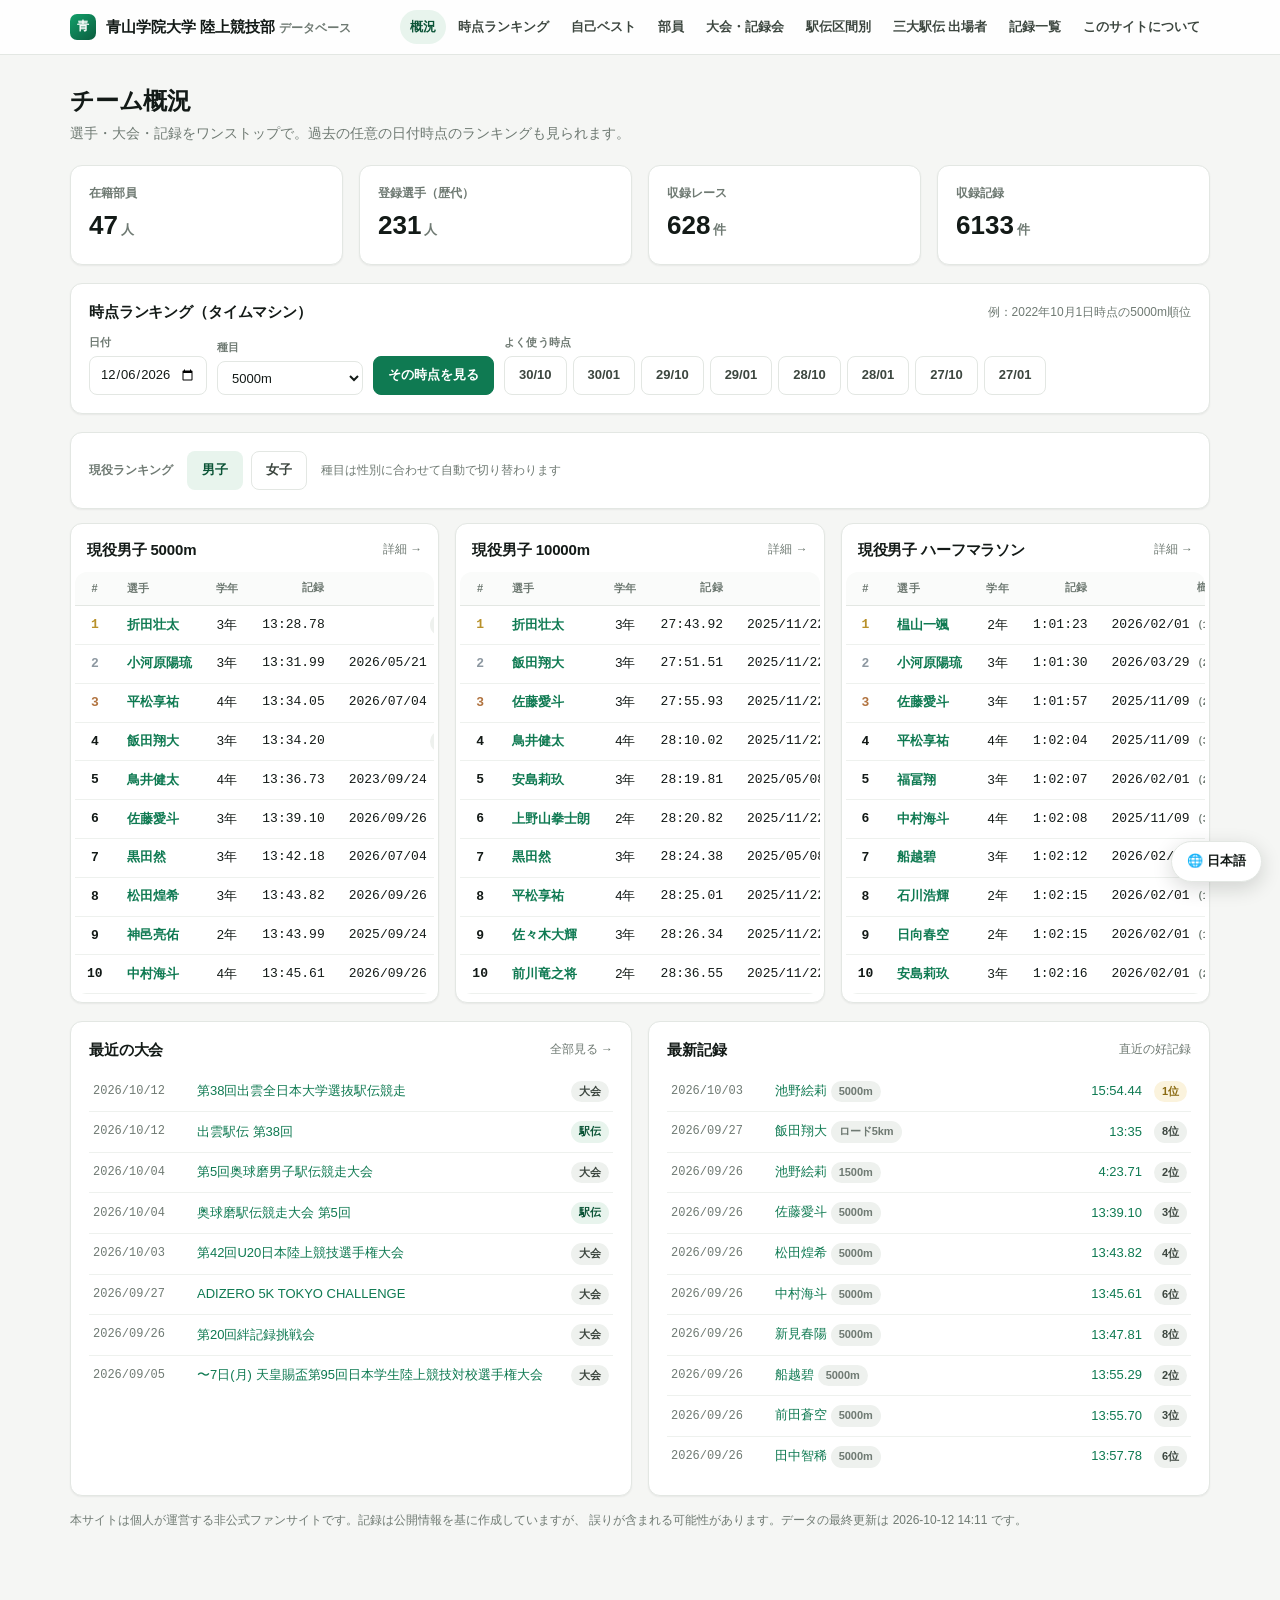
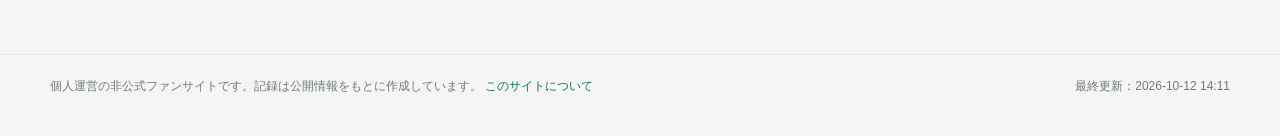
==== index.html @ cab5d685 "1" ====
<!doctype html>
<html lang="zh-CN">
<head>
<meta charset="utf-8">
<meta name="viewport" content="width=device-width, initial-scale=1">
<title>青山学院大学 陸上競技部 データベース</title>
<meta name="description" content="青山学院大学陸上競技部の選手成績・大会記録・時点別ランキングを閲覧できる個人ファンサイト">
<link rel="stylesheet" href="assets/style.css">
</head>
<body>
<header data-site-header></header>

<main>
  <section class="page-head">
    <h1>チーム概況</h1>
    <p>選手・大会・記録をワンストップで。過去の任意の日付時点のランキングも見られます。</p>
  </section>

  <section class="grid cols-4" id="stats" style="margin-bottom:18px">
    <div class="card stat"><span class="label">在籍部員</span><span class="value" data-stat="roster">—</span></div>
    <div class="card stat"><span class="label">登録選手（歴代）</span><span class="value" data-stat="students">—</span></div>
    <div class="card stat"><span class="label">収録レース</span><span class="value" data-stat="races">—</span></div>
    <div class="card stat"><span class="label">収録記録</span><span class="value" data-stat="records">—</span></div>
  </section>

  <section class="card" style="margin-bottom:18px">
    <div class="card-title">
      <h3>時点ランキング（タイムマシン）</h3>
      <span class="hint">例：2022年10月1日時点の5000m順位</span>
    </div>
    <div class="controls" style="box-shadow:none;border:0;padding:0;margin:0">
      <div class="field">
        <label>日付</label>
        <input type="date" id="goDate">
      </div>
      <div class="field">
        <label>種目</label>
        <select id="goItem"></select>
      </div>
      <button class="btn" id="goBtn">その時点を見る</button>
      <div class="field">
        <label>よく使う時点</label>
        <div class="quick-dates" id="quickDates"></div>
      </div>
    </div>
  </section>

  <section class="card" style="margin-bottom:14px;display:flex;align-items:center;gap:14px;flex-wrap:wrap">
    <span style="font-size:12px;font-weight:700;color:var(--muted)">現役ランキング</span>
    <div class="pill-row" id="topSex">
      <button class="btn ghost active" data-sex="男">男子</button>
      <button class="btn ghost" data-sex="女">女子</button>
    </div>
    <span class="hint" style="color:var(--muted);font-size:12px">種目は性別に合わせて自動で切り替わります</span>
  </section>
  <section class="grid cols-3" style="margin-bottom:18px" id="topLists"></section>

  <section class="grid cols-2">
    <div class="card">
      <div class="card-title"><h3>最近の大会</h3><a href="races.html" class="hint">全部見る →</a></div>
      <div class="list-rows" id="recentRaces"></div>
    </div>
    <div class="card">
      <div class="card-title"><h3>最新記録</h3><span class="hint">直近の好記録</span></div>
      <div class="list-rows" id="recentRecords"></div>
    </div>
  </section>

  <p class="footnote">
    本サイトは個人が運営する非公式ファンサイトです。記録は公開情報を基に作成していますが、
    誤りが含まれる可能性があります。データの最終更新は <span data-generated-at>—</span> です。
  </p>
</main>

<footer data-site-footer></footer>

<script type="module">
import { loadStore, ITEM_ORDER, formatScore, formatDiff, scoreText } from "./assets/store.js";
import { mountLayout, setGeneratedAt, renderTable, fmtDate, fmtDateCell, fmtDateFull, qs } from "./assets/ui.js";

mountLayout("index.html");
const store = await loadStore();
setGeneratedAt(store.generatedAt);

const today = new Date();
const iso = (d) => `${d.getFullYear()}-${String(d.getMonth() + 1).padStart(2, "0")}-${String(d.getDate()).padStart(2, "0")}`;
const todayISO = iso(today);

// --- 概览数字 ---
const roster = store.rosterAsOf(todayISO);
document.querySelector('[data-stat="roster"]').innerHTML = `${roster.length}<small>人</small>`;
document.querySelector('[data-stat="students"]').innerHTML = `${store.students.length}<small>人</small>`;
document.querySelector('[data-stat="races"]').innerHTML =
  `${store.competitions.length + store.ekidenRounds.length}<small>件</small>`;
document.querySelector('[data-stat="records"]').innerHTML =
  `${store.records.length + store.ekidenRecords.length}<small>件</small>`;

// --- 时点查询控件 ---
const itemSelect = document.getElementById("goItem");
const itemKeys = ITEM_ORDER.filter((k) => store.records.some((r) => r.item === k));
itemSelect.innerHTML = itemKeys.map((k) => `<option value="${k}">${store.itemLabel(k)}</option>`).join("");
itemSelect.value = itemKeys.includes("five_5000m") ? "five_5000m" : itemKeys[0];

const dateInput = document.getElementById("goDate");
dateInput.value = todayISO;
dateInput.max = todayISO;
document.getElementById("goBtn").addEventListener("click", () => {
  if (!dateInput.value) return;
  location.href = `rankings.html?date=${dateInput.value}&item=${itemSelect.value}`;
});

// 快捷时点：每年 1/1 与 10/1（驿传季前后）
const quick = document.getElementById("quickDates");
const span = store.rosterSpan;
const quickDates = [];
for (let y = (span.max || today.getFullYear()); y >= (span.min || 2015); y--) {
  quickDates.push(`${y}-10-01`, `${y}-01-01`);
}
for (const d of quickDates.slice(0, 8)) {
  const a = document.createElement("button");
  a.className = "btn ghost";
  a.textContent = d.slice(2, 7).replace("-", "/");
  a.addEventListener("click", () => location.href = `rankings.html?date=${d}&item=${itemSelect.value}`);
  quick.append(a);
}

// --- 现役 TOP10（男女各自的项目） ---
const TOP_ITEMS = {
  "男": ["five_5000m", "ten_10000m", "half_marathon"],
  "女": ["fifteen_1500m", "three_3000m", "five_5000m", "ten_10000m", "half_marathon"],
};
const topLists = document.getElementById("topLists");
let topSex = "男";

function renderTop() {
  topLists.textContent = "";
  for (const item of TOP_ITEMS[topSex]) {
    if (!store.records.some((r) => r.item === item)) continue;
    const rows = store.rankingAsOf(todayISO, item, { scope: "active", limit: 10, sex: topSex });
    if (!rows.length) continue;
    const card = document.createElement("div");
    card.className = "card pad-0";
    card.innerHTML = `<div class="card-title" style="padding:16px 16px 0"><h3>現役${topSex === "女" ? "女子" : "男子"} ${store.itemLabel(item)}</h3>
      <a class="hint" href="rankings.html?date=${todayISO}&item=${item}&sex=${topSex}">詳細 →</a></div>
      <div style="padding:0 4px 8px"></div>`;
    topLists.append(card);
    renderTable(card.querySelector("div:last-child"), [
      { label: "#", cls: "mid", render: (r) => `<span class="rank">${r.rank}</span>` },
      { label: "選手", cls: "name", render: (r) => `<a href="player.html?id=${r.student.id}">${r.student.name}</a>` },
      { label: "学年", cls: "mid", render: (r) => r.grade ? r.grade + "年" : "—" },
      { label: "記録", cls: "num", render: (r) => `<span class="time">${scoreText(r.record)}</span>` },
      { label: "樹立日", cls: "num", render: (r) => fmtDateCell(r.record, r.student) },
    ], rows);
  }
  if (!topLists.children.length) topLists.innerHTML = `<div class="card empty">記録がありません</div>`;
}
document.querySelectorAll("#topSex [data-sex]").forEach((b) => {
  b.addEventListener("click", () => {
    topSex = b.dataset.sex;
    document.querySelectorAll("#topSex [data-sex]").forEach((x) => x.classList.toggle("active", x === b));
    renderTop();
  });
});
renderTop();

// --- 最近大会 ---
const racesEl = document.getElementById("recentRaces");
const recent = [
  ...store.competitions.map((c) => ({ kind: "大会", ...c })),
  ...store.ekidenRounds.map((r) => ({
    kind: "駅伝",
    id: r.id,
    name: (store.ekidenItemById.get(r.ekidenItemId)?.name || "駅伝") + " " + r.round,
    date: r.date,
  })),
].sort((a, b) => (b.date || "").localeCompare(a.date || "")).slice(0, 8);

if (recent.length) {
  recent.forEach((r) => {
    const href = r.kind === "駅伝" ? `race.html?type=ekiden&id=${r.id}` : `race.html?type=competition&id=${r.id}`;
    const row = document.createElement("a");
    row.className = "row-item";
    row.href = href;
    row.innerHTML = `<span class="date">${fmtDate(r.date)}</span>
      <span class="txt">${r.name}</span>
      <span class="badge ${r.kind === "駅伝" ? "green" : ""}">${r.kind}</span>`;
    racesEl.append(row);
  });
} else {
  racesEl.innerHTML = `<div class="empty">大会データがありません</div>`;
}

// --- 最新记录 ---
const recEl = document.getElementById("recentRecords");
const recentRecords = store.records
  .filter((r) => r.date && r.seconds != null && r.rank != null && r.rank <= 8)
  .sort((a, b) => (b.date || "").localeCompare(a.date || "") || a.seconds - b.seconds)
  .slice(0, 10);
if (recentRecords.length) {
  recentRecords.forEach((r) => {
    const s = store.student(r.studentId);
    const row = document.createElement("a");
    row.className = "row-item";
    row.href = `race.html?type=competition&id=${r.competitionId}`;
    row.innerHTML = `<span class="date">${fmtDate(r.date)}</span>
      <span class="txt">${s ? s.name : "—"} <span class="badge dim">${store.itemLabel(r.item)}</span></span>
      <span class="time">${scoreText(r)}</span>
      <span class="badge ${r.rank === 1 ? "gold" : ""}">${r.rank}位</span>`;
    recEl.append(row);
  });
} else {
  recEl.innerHTML = `<div class="empty">記録がありません</div>`;
}
</script>
</body>
</html>
---- assets/style.css ----
/* 青山学院大学 陸上競技部 データサイト — 设计系统 */
:root{
  --bg:#f5f6f4;
  --panel:#ffffff;
  --panel-2:#fafbfa;
  --ink:#131a17;
  --ink-2:#3c463f;
  --muted:#6f7a73;
  --line:#e3e7e3;
  --line-2:#eef1ee;
  --accent:#0f7a52;
  --accent-2:#12a06a;
  --accent-soft:#e8f4ed;
  --accent-ink:#0a5336;
  --gold:#b8912b;
  --silver:#8d98a1;
  --bronze:#b1733f;
  --danger:#b4442f;
  --radius:12px;
  --radius-sm:8px;
  --shadow:0 1px 2px rgba(16,24,20,.05), 0 10px 28px rgba(16,24,20,.06);
  --shadow-sm:0 1px 2px rgba(16,24,20,.06);
  --mono:ui-monospace,SFMono-Regular,Menlo,Consolas,"Liberation Mono",monospace;
  --sans:-apple-system,BlinkMacSystemFont,"Segoe UI","Hiragino Sans","Noto Sans JP","Microsoft YaHei","PingFang SC",sans-serif;
}

*{box-sizing:border-box}
[hidden]{display:none !important}
html,body{margin:0;padding:0}
body{
  background:var(--bg);
  color:var(--ink);
  font-family:var(--sans);
  font-size:14px;
  line-height:1.6;
  -webkit-font-smoothing:antialiased;
}
a{color:var(--accent);text-decoration:none}
a:hover{text-decoration:underline}
h1,h2,h3,h4{margin:0;font-weight:700;letter-spacing:-.01em;line-height:1.3}

/* ---------- 布局 ---------- */
.site-header{
  position:sticky;top:0;z-index:40;
  background:rgba(255,255,255,.86);
  backdrop-filter:saturate(180%) blur(10px);
  border-bottom:1px solid var(--line);
}
.site-header .inner{
  max-width:1180px;margin:0 auto;padding:10px 20px;
  display:flex;align-items:center;gap:22px;
}
.brand{display:flex;align-items:center;gap:10px;font-weight:800;font-size:15px;color:var(--ink);white-space:nowrap}
.brand:hover{text-decoration:none}
.brand .mark{
  width:26px;height:26px;border-radius:7px;flex:0 0 auto;
  background:linear-gradient(140deg,#12a06a,#0b5c3e);
  display:grid;place-items:center;color:#fff;font-size:12px;font-weight:800;
}
.brand .sub{color:var(--muted);font-weight:600;font-size:12px}
.main-nav{display:flex;gap:2px;flex-wrap:wrap;margin-left:auto}
.main-nav a{
  padding:7px 10px;border-radius:999px;color:var(--ink-2);font-weight:600;font-size:12.5px;
  white-space:nowrap;
}
.main-nav a:hover{background:var(--line-2);text-decoration:none}
.main-nav a.active{background:var(--accent-soft);color:var(--accent-ink)}

main{max-width:1180px;margin:0 auto;padding:24px 20px 72px}

.page-head{margin:6px 0 20px}
.page-head h1{font-size:24px}
.page-head p{color:var(--muted);margin:6px 0 0}
.breadcrumb{font-size:12px;color:var(--muted);margin-bottom:10px}
.breadcrumb a{color:var(--muted)}

.grid{display:grid;gap:16px}
.grid.cols-2{grid-template-columns:repeat(2,minmax(0,1fr))}
.grid.cols-3{grid-template-columns:repeat(3,minmax(0,1fr))}
.grid.cols-4{grid-template-columns:repeat(4,minmax(0,1fr))}
@media(max-width:900px){
  .grid.cols-3,.grid.cols-4{grid-template-columns:repeat(2,minmax(0,1fr))}
}
@media(max-width:640px){
  .grid.cols-2,.grid.cols-3,.grid.cols-4{grid-template-columns:1fr}
  .site-header .inner{flex-wrap:wrap;gap:8px}
  .main-nav{margin-left:0;width:100%}
}

/* ---------- 卡片 / 面板 ---------- */
.card{
  background:var(--panel);border:1px solid var(--line);border-radius:var(--radius);
  box-shadow:var(--shadow-sm);padding:18px;
}
.card.pad-0{padding:0;overflow:hidden}
.card-title{
  display:flex;align-items:center;justify-content:space-between;gap:12px;
  margin:0 0 12px;
}
.card-title h3{font-size:15px}
.card-title .hint{font-size:12px;color:var(--muted);font-weight:500}

.stat{display:flex;flex-direction:column;gap:2px}
.stat .label{font-size:12px;color:var(--muted);font-weight:600}
.stat .value{font-size:26px;font-weight:800;font-variant-numeric:tabular-nums}
.stat .value small{font-size:13px;font-weight:600;color:var(--muted);margin-left:3px}

/* ---------- 控件 ---------- */
.controls{
  display:flex;flex-wrap:wrap;gap:10px;align-items:flex-end;
  background:var(--panel);border:1px solid var(--line);border-radius:var(--radius);
  padding:14px 16px;box-shadow:var(--shadow-sm);margin-bottom:16px;
}
.field{display:flex;flex-direction:column;gap:5px;min-width:0}
.field > label{font-size:11px;font-weight:700;color:var(--muted);letter-spacing:.02em}
select,input[type=text],input[type=date],input[type=search]{
  font:inherit;font-size:13px;color:var(--ink);background:var(--panel);
  border:1px solid var(--line);border-radius:var(--radius-sm);
  padding:7px 10px;min-height:34px;
}
select:focus,input:focus{outline:2px solid var(--accent-soft);outline-offset:-1px;border-color:var(--accent)}
.btn{
  font:inherit;font-size:13px;font-weight:600;cursor:pointer;
  background:var(--accent);color:#fff;border:1px solid var(--accent);
  border-radius:var(--radius-sm);padding:8px 14px;min-height:34px;
}
.btn:hover{background:var(--accent-ink)}
.btn.ghost{background:var(--panel);color:var(--ink-2);border-color:var(--line)}
.btn.ghost:hover{background:var(--line-2)}
.btn.ghost.active{background:var(--accent-soft);color:var(--accent-ink);border-color:transparent}
.btn.mini{padding:1px 8px;min-height:22px;font-size:12px;line-height:1.4;border-radius:6px}
.quick-dates{display:flex;gap:6px;flex-wrap:wrap}
.switch{display:inline-flex;align-items:center;gap:7px;font-size:13px;font-weight:600;color:var(--ink-2);cursor:pointer}

/* ---------- 表格 ---------- */
.table-wrap{overflow-x:auto;border-radius:var(--radius)}
table.data{width:100%;border-collapse:collapse;font-size:13px;background:var(--panel)}
table.data th,table.data td{padding:8px 12px;text-align:left;border-bottom:1px solid var(--line-2);white-space:nowrap}
table.data thead th{
  position:sticky;top:0;background:var(--panel-2);
  font-size:11px;font-weight:700;color:var(--muted);letter-spacing:.03em;
  border-bottom:1px solid var(--line);
}
table.data tbody tr:hover{background:var(--accent-soft)}
table.data td.num,table.data th.num{text-align:right;font-variant-numeric:tabular-nums;font-family:var(--mono)}
table.data td.mid,table.data th.mid{text-align:center}
table.data .rank{font-family:var(--mono);font-weight:700}
table.data tr.r1 .rank{color:var(--gold)}
table.data tr.r2 .rank{color:var(--silver)}
table.data tr.r3 .rank{color:var(--bronze)}
table.data td.name{font-weight:600}
/* 本赛季（4/1〜翌年3/31）的记录：淡绿底 + 左侧色条 */
table.data tbody tr.row-current{background:#eef7f0}
table.data tbody tr.row-current td:first-child{box-shadow:inset 3px 0 0 var(--accent)}
table.data tbody tr.row-current:hover{background:var(--accent-soft)}
/* ハイライト（入学年・選手） */
table.data tbody tr.row-hl > td{background:#fdf6e3}
table.data tbody tr.row-hl td:first-child{box-shadow:inset 3px 0 0 var(--gold)}
table.data tbody tr.row-hl:hover > td{background:#fbf0d8}
table.data .time{font-family:var(--mono);font-variant-numeric:tabular-nums}
table.data.compact th,table.data.compact td{padding:5px 10px}

.badge{
  display:inline-block;padding:1px 7px;border-radius:999px;
  font-size:11px;font-weight:700;background:var(--line-2);color:var(--ink-2);
  border:1px solid transparent;
}
.badge.green{background:var(--accent-soft);color:var(--accent-ink)}
.badge.gold{background:#fbf3dd;color:#8a6a12}
.badge.pb{background:#fdecea;color:#a33220}
.badge.sb{background:#e8f1fb;color:#1f4e79}
.badge.pink{background:#fdeaf2;color:#a32a63}
.badge.dim{color:var(--muted)}
/* 「樹立日」の後ろに付ける「（2年）」 */
.grade-note{color:var(--muted);font-size:11px;font-weight:600;margin-left:2px}
/* 三大駅伝 出場者：学年 × 大会 のマトリクス */
table.ek-matrix{width:100%;border-collapse:separate;border-spacing:3px;font-size:13px}
table.ek-matrix th{font-size:11px;font-weight:700;color:var(--muted);text-align:center;padding:3px 6px;white-space:nowrap}
table.ek-matrix tbody th{text-align:right;color:var(--ink-2)}
table.ek-matrix td.ek-cell{text-align:center;padding:5px 4px;border-radius:6px;background:var(--panel);box-shadow:inset 0 0 0 1px var(--line-2)}
table.ek-matrix td.ek-cell.empty{background:transparent}
table.ek-matrix td.r1{background:#fdf1c6}
table.ek-matrix td.r2{background:#e9edf0}
table.ek-matrix td.r3{background:#f8e6d2}
table.ek-matrix td.rec .ek-pos,table.ek-matrix td.rec .ek-time{color:var(--danger);font-weight:700}
.ek-pos{display:block;font-weight:700;line-height:1.3}
.ek-time{display:block;font-family:var(--mono);font-size:11px;color:var(--muted);line-height:1.3}
.ek-key{display:inline-block;padding:1px 7px;border-radius:999px;font-size:11px}
.ek-key.r1{background:#fdf1c6;color:#8a6a12}
.ek-key.r2{background:#e9edf0;color:#4a545c}
.ek-key.r3{background:#f8e6d2;color:#8a5a2b}
/* 三大駅伝 出場者：カードを並べる（PC=4列 / タブレット=2列 / 手机=1列） */
#out.ek-grid{display:grid;gap:12px;grid-template-columns:repeat(4,minmax(0,1fr))}
@media (max-width:1180px){#out.ek-grid{grid-template-columns:repeat(2,minmax(0,1fr))}}
@media (max-width:680px){#out.ek-grid{grid-template-columns:1fr}}
#out.ek-grid .ek-card{font-size:12px}
#out.ek-grid .card-title{flex-wrap:wrap;gap:2px}
#out.ek-grid .card-title h3{font-size:14px}
#out.ek-grid .card-title .hint{font-size:11px}
/* 三大駅伝 出場者：5000/10000/ハーフ/高校PB */
.ek-info{display:grid;grid-template-columns:1fr 1fr;gap:2px 10px;padding:6px 12px 2px;font-size:11px;color:var(--ink)}
.ek-info b{color:var(--muted);font-weight:600;margin-right:5px}
/* 選手ページ上段：左＝プロフィール／右＝三大駅伝 出場 */
.player-top{display:grid;gap:16px;grid-template-columns:minmax(300px,.8fr) minmax(420px,1.2fr);align-items:start;margin:18px 0}
.player-top.single{grid-template-columns:1fr}
.player-top > #profile .card.profile{margin:0}
.player-top .card{margin:0}
@media (max-width:900px){.player-top{grid-template-columns:1fr}}
/* このサイトについて：出典や注意点のリスト */
.about-list{margin:0;padding-left:1.2em;line-height:1.9;font-size:13.5px}
.about-list li{margin:2px 0}
.about-list li::marker{color:var(--muted)}
.about-list .hint{display:block;font-size:12px;color:var(--muted)}
.about-list a{font-weight:600}
/* 組ごとのまとまりを分かりやすく：見出しの帯＋交互の背景 */
table.data tbody tr.group-band > td{
  background:var(--accent-soft);color:var(--accent-ink);
  font-size:12px;font-weight:700;letter-spacing:.03em;
  padding:5px 12px;border-top:2px solid var(--line);border-bottom:1px solid var(--line);
}
table.data tbody tr.group-start > td{border-top:1px solid var(--line-2)}
table.data tbody tr.g-odd > td{background:var(--panel-2)}
table.data tbody tr:hover > td{background:var(--accent-soft)}
.delta-up{color:var(--accent);font-weight:700}
.delta-down{color:var(--danger);font-weight:700}

.empty{padding:36px;text-align:center;color:var(--muted)}

/* ---------- 选手 ---------- */
.player-grid{display:grid;grid-template-columns:repeat(auto-fill,minmax(180px,1fr));gap:12px}
.player-card{
  background:var(--panel);border:1px solid var(--line);border-radius:var(--radius);
  padding:14px;box-shadow:var(--shadow-sm);color:inherit;
}
.player-card:hover{border-color:var(--accent);text-decoration:none;box-shadow:var(--shadow)}
.player-card .top{display:flex;gap:12px;align-items:center}
.avatar{
  width:48px;height:48px;border-radius:50%;flex:0 0 auto;overflow:hidden;
  background:linear-gradient(140deg,#e8f4ed,#cfe6d9);
  display:grid;place-items:center;font-weight:800;color:var(--accent-ink);font-size:16px;
}
.avatar.lg{width:104px;height:104px;font-size:34px}
.avatar img{width:100%;height:100%;object-fit:cover}
.player-card .nm{font-weight:700;font-size:14px}
.player-card .meta{font-size:11px;color:var(--muted)}
.player-card .pbs{margin-top:10px;display:flex;gap:14px;font-size:11px;color:var(--muted)}
.player-card .pbs b{display:block;font-family:var(--mono);font-size:13px;color:var(--ink)}

.profile{display:flex;gap:20px;align-items:flex-start;flex-wrap:wrap}
.profile .info dl{display:grid;grid-template-columns:auto 1fr;gap:4px 14px;margin:0;font-size:13px}
.profile .info dt{color:var(--muted)}
.profile .info dd{margin:0;font-weight:600}

/* ---------- 图表 ---------- */
.chart{width:100%;position:relative}
.chart svg{display:block;width:100%;height:auto;overflow:visible}
.chart .grid-line{stroke:var(--line-2);stroke-width:1}
.chart .axis-text{fill:var(--muted);font-size:10px}
.chart .series-line{fill:none;stroke-width:2;stroke-linejoin:round;stroke-linecap:round}
.chart .hover-line{stroke:var(--line);stroke-width:1;stroke-dasharray:3 3}
.chart .tip{
  position:absolute;pointer-events:none;z-index:5;
  background:rgba(19,26,23,.94);color:#fff;border-radius:8px;padding:7px 10px;
  font-size:12px;line-height:1.5;white-space:nowrap;transform:translate(-50%,-115%);
  box-shadow:0 6px 18px rgba(0,0,0,.2);
}
.chart .tip b{font-family:var(--mono)}
.legend{display:flex;flex-wrap:wrap;gap:12px;margin-top:10px;font-size:12px}
.legend .item{display:inline-flex;align-items:center;gap:6px;cursor:pointer;user-select:none}
.legend .swatch{width:10px;height:10px;border-radius:3px}
.legend .item.off{opacity:.38}
.chart-empty{padding:40px;text-align:center;color:var(--muted);font-size:13px}

/* ---------- 其他 ---------- */
.list-rows{display:flex;flex-direction:column}
.row-item{
  display:flex;align-items:center;gap:12px;padding:9px 4px;
  border-bottom:1px solid var(--line-2);font-size:13px;
}
.row-item:last-child{border-bottom:0}
.row-item .date{font-family:var(--mono);font-size:12px;color:var(--muted);width:92px;flex:0 0 auto}
.row-item .txt{flex:1;min-width:0;overflow:hidden;text-overflow:ellipsis;white-space:nowrap}
.footnote{color:var(--muted);font-size:12px;margin-top:14px;line-height:1.7}
.site-footer{border-top:1px solid var(--line);margin-top:40px;padding:22px 20px 40px;color:var(--muted);font-size:12px}
.site-footer .inner{max-width:1180px;margin:0 auto;display:flex;justify-content:space-between;gap:16px;flex-wrap:wrap}
.loading{padding:60px;text-align:center;color:var(--muted)}
.tabs{display:flex;gap:6px;border-bottom:1px solid var(--line);margin-bottom:14px}
.tabs button{
  font:inherit;font-size:13px;font-weight:600;background:none;border:0;cursor:pointer;
  padding:9px 12px;color:var(--muted);border-bottom:2px solid transparent;margin-bottom:-1px;
}
.tabs button.active{color:var(--accent-ink);border-bottom-color:var(--accent)}
.pill-row{display:flex;gap:8px;flex-wrap:wrap}
.kbd{font-family:var(--mono);font-size:11px;background:var(--line-2);border:1px solid var(--line);border-radius:4px;padding:1px 5px}
.demo-banner{
  background:#fff5e5;border:1px solid #f0d9ae;color:#8a5b12;
  border-radius:var(--radius-sm);padding:9px 14px;margin-bottom:16px;
  font-size:12px;font-weight:600;
}

/* 表格可排序表头 */
table.data thead th.sortable{cursor:pointer;user-select:none}
table.data thead th.sortable:hover{background:var(--accent-soft);color:var(--accent-ink)}
table.data thead th.sorted{color:var(--accent-ink);background:var(--accent-soft)}
table.data thead th .sort-ind{
  display:inline-block;margin-left:4px;font-size:10px;line-height:1;
  color:var(--muted);opacity:.5;
}
table.data thead th.sortable:hover .sort-ind{opacity:.9;color:var(--accent-ink)}
table.data thead th.sorted .sort-ind{
  opacity:1;color:#0a5238;font-size:11px;font-weight:700;
}

/* 个人最好成绩：红字 + 红框（不再用文字标签） */
.time.pb-cell{
  color:#c0392b;font-weight:800;
  background:#fdf1ef;border:1px solid #e9a79f;border-radius:6px;
  padding:1px 6px;
}
tr:hover .time.pb-cell{background:#fbe4e1}

/* 系列很多时的图例 */
.legend.scroll{max-height:96px;overflow-y:auto;padding-right:4px}

/* 图表期间选择 */
.period-ctl{display:inline-flex;align-items:center;gap:6px}
.period-ctl select,.period-ctl input{min-height:30px}
.period-ctl .pd-sep{color:var(--muted)}

/* 语言切换悬浮按钮 */
.lang-fab{
  position:fixed;right:18px;bottom:18px;z-index:60;
  font:inherit;font-size:13px;font-weight:700;cursor:pointer;
  background:var(--panel);color:var(--ink);
  border:1px solid var(--line);border-radius:999px;
  padding:9px 15px;box-shadow:0 6px 20px rgba(16,24,20,.16);
  transition:transform .12s ease, box-shadow .12s ease;
}
.lang-fab:hover{transform:translateY(-2px);box-shadow:0 10px 26px rgba(16,24,20,.2);background:var(--accent-soft);color:var(--accent-ink)}
@media(max-width:640px){.lang-fab{right:12px;bottom:12px;padding:8px 12px;font-size:12px}}
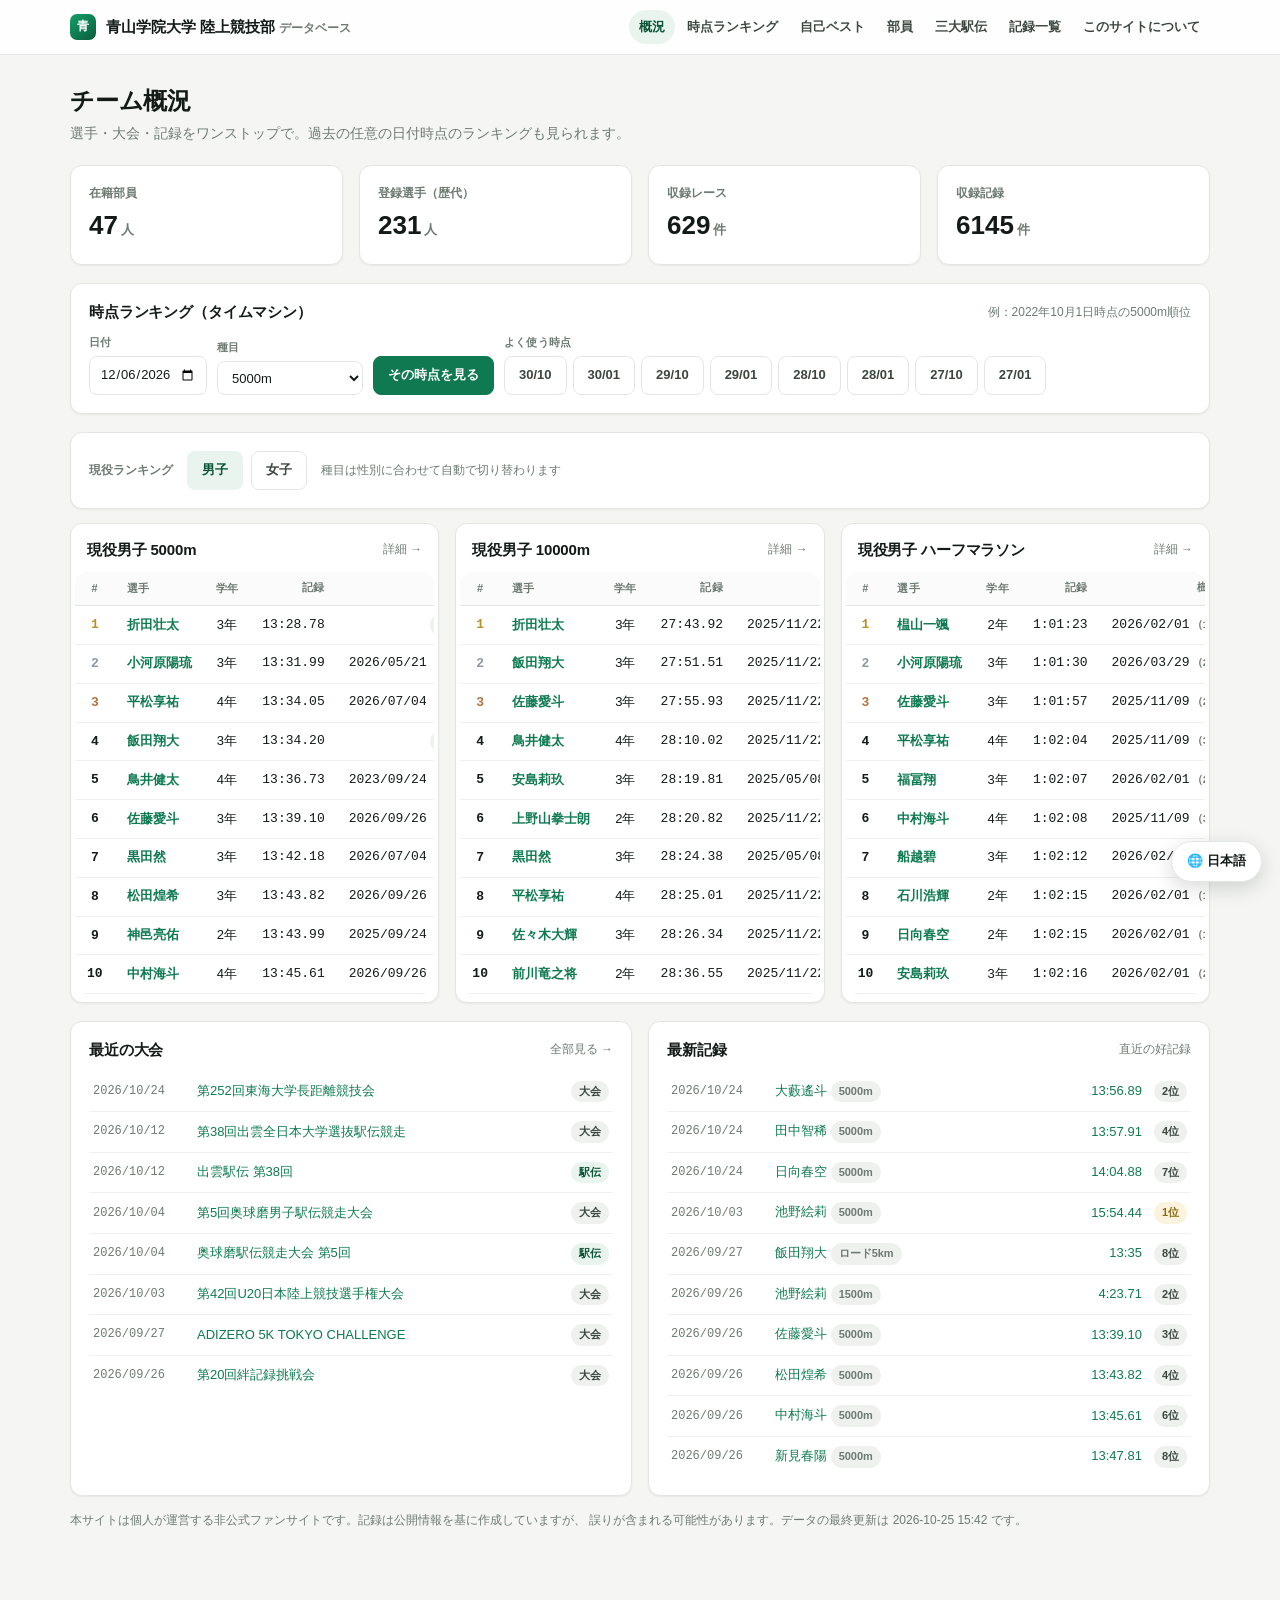
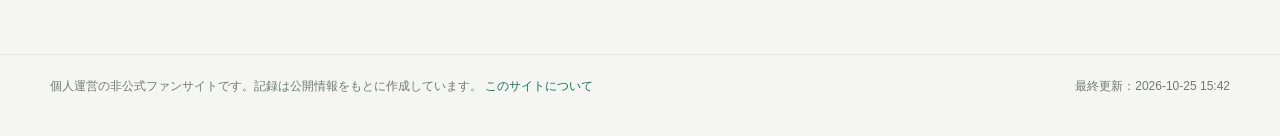
==== commit cc3bf459: "大改" ====
--- a/index.html
+++ b/index.html
@@ -57,7 +57,7 @@
 
   <section class="grid cols-2">
     <div class="card">
-      <div class="card-title"><h3>最近の大会</h3><a href="races.html" class="hint">全部見る →</a></div>
+      <div class="card-title"><h3>最近の大会</h3><a href="records.html?view=competition" class="hint">全部見る →</a></div>
       <div class="list-rows" id="recentRaces"></div>
     </div>
     <div class="card">
--- a/assets/style.css
+++ b/assets/style.css
@@ -190,16 +190,49 @@
 .ek-key.r2{background:#e9edf0;color:#4a545c}
 .ek-key.r3{background:#f8e6d2;color:#8a5a2b}
 /* 三大駅伝 出場者：カードを並べる（PC=4列 / タブレット=2列 / 手机=1列） */
-#out.ek-grid{display:grid;gap:12px;grid-template-columns:repeat(4,minmax(0,1fr))}
-@media (max-width:1180px){#out.ek-grid{grid-template-columns:repeat(2,minmax(0,1fr))}}
-@media (max-width:680px){#out.ek-grid{grid-template-columns:1fr}}
-#out.ek-grid .ek-card{font-size:12px}
-#out.ek-grid .card-title{flex-wrap:wrap;gap:2px}
-#out.ek-grid .card-title h3{font-size:14px}
-#out.ek-grid .card-title .hint{font-size:11px}
+#membersOut.ek-grid{display:grid;gap:12px;grid-template-columns:repeat(4,minmax(0,1fr));align-items:start}
+@media (max-width:1180px){#membersOut.ek-grid{grid-template-columns:repeat(2,minmax(0,1fr))}}
+@media (max-width:680px){#membersOut.ek-grid{grid-template-columns:1fr}}
+#membersOut.ek-grid .ek-card{min-width:0;font-size:12px}
+#membersOut.ek-grid .card-title{flex-wrap:wrap;gap:2px}
+#membersOut.ek-grid .card-title h3{font-size:14px}
+#membersOut.ek-grid .card-title .hint{font-size:11px}
+#membersOut.ek-grid table.ek-matrix{font-size:11px;border-spacing:2px}
+#membersOut.ek-grid table.ek-matrix th{padding:2px}
+#membersOut.ek-grid table.ek-matrix td.ek-cell{padding:4px 2px}
+#membersOut.ek-grid .ek-info{column-gap:6px}
 /* 三大駅伝 出場者：5000/10000/ハーフ/高校PB */
 .ek-info{display:grid;grid-template-columns:1fr 1fr;gap:2px 10px;padding:6px 12px 2px;font-size:11px;color:var(--ink)}
 .ek-info b{color:var(--muted);font-weight:600;margin-right:5px}
+/* 三大駅伝 総合成績：大会ごとの推移グラフ */
+.totals-charts{display:grid;gap:16px;grid-template-columns:repeat(3,minmax(0,1fr))}
+.totals-charts .card{margin:0}
+@media (max-width:1100px){.totals-charts{grid-template-columns:1fr}}
+/* 三大駅伝 総合成績：年度ごとの団体順位比較 */
+.team-rank-card{margin-bottom:16px;overflow:hidden}
+.team-rank-wrap{padding:0 8px 10px}
+.team-rank-table{min-width:620px;font-size:13px}
+.team-rank-table th,.team-rank-table td{text-align:center;padding:7px 10px}
+.team-rank-table tbody th{font-family:var(--mono);font-weight:700;color:var(--muted);white-space:nowrap}
+.team-rank-cell{display:inline-flex;align-items:baseline;justify-content:center;gap:6px;min-width:92px;padding:4px 8px;border-radius:7px}
+.team-rank-cell b{font-size:14px}
+.team-rank-cell small{font-size:10px;color:var(--muted);font-weight:500}
+.team-rank-cell:hover{background:var(--accent-soft);text-decoration:none}
+.team-rank-cell.rank-first{background:#fdf1c6;color:#7b5a08}
+.team-rank-cell.rank-first small{color:#8a6a12}
+.team-rank-missing{color:var(--muted)}
+/* 三大駅伝 総合成績：年度ごとのカード（details） */
+details.edition{border:1px solid var(--line)}
+details.edition > summary{cursor:pointer;padding:11px 16px;display:flex;gap:12px;flex-wrap:wrap;align-items:center;font-size:13px;list-style:none}
+details.edition > summary::-webkit-details-marker{display:none}
+details.edition > summary::before{content:"▸";color:var(--muted);font-size:11px}
+details.edition[open] > summary::before{content:"▾"}
+.edition-round{font-weight:800}
+.edition-date{color:var(--muted);font-size:12px}
+.edition-total{font-weight:700}
+.edition-pace{color:var(--muted);font-family:var(--mono);font-size:12px}
+.edition-head .btn{margin-left:auto}
+details.edition.row-current{border-color:var(--accent);box-shadow:inset 3px 0 0 var(--accent);background:#f6fbf8}
 /* 選手ページ上段：左＝プロフィール／右＝三大駅伝 出場 */
 .player-top{display:grid;gap:16px;grid-template-columns:minmax(300px,.8fr) minmax(420px,1.2fr);align-items:start;margin:18px 0}
 .player-top.single{grid-template-columns:1fr}
@@ -290,6 +323,8 @@
   padding:9px 12px;color:var(--muted);border-bottom:2px solid transparent;margin-bottom:-1px;
 }
 .tabs button.active{color:var(--accent-ink);border-bottom-color:var(--accent)}
+.tabs.view-tabs{gap:24px;margin-bottom:16px}
+.tabs.view-tabs button{font-size:14px;padding:10px 3px}
 .pill-row{display:flex;gap:8px;flex-wrap:wrap}
 .kbd{font-family:var(--mono);font-size:11px;background:var(--line-2);border:1px solid var(--line);border-radius:4px;padding:1px 5px}
 .demo-banner{
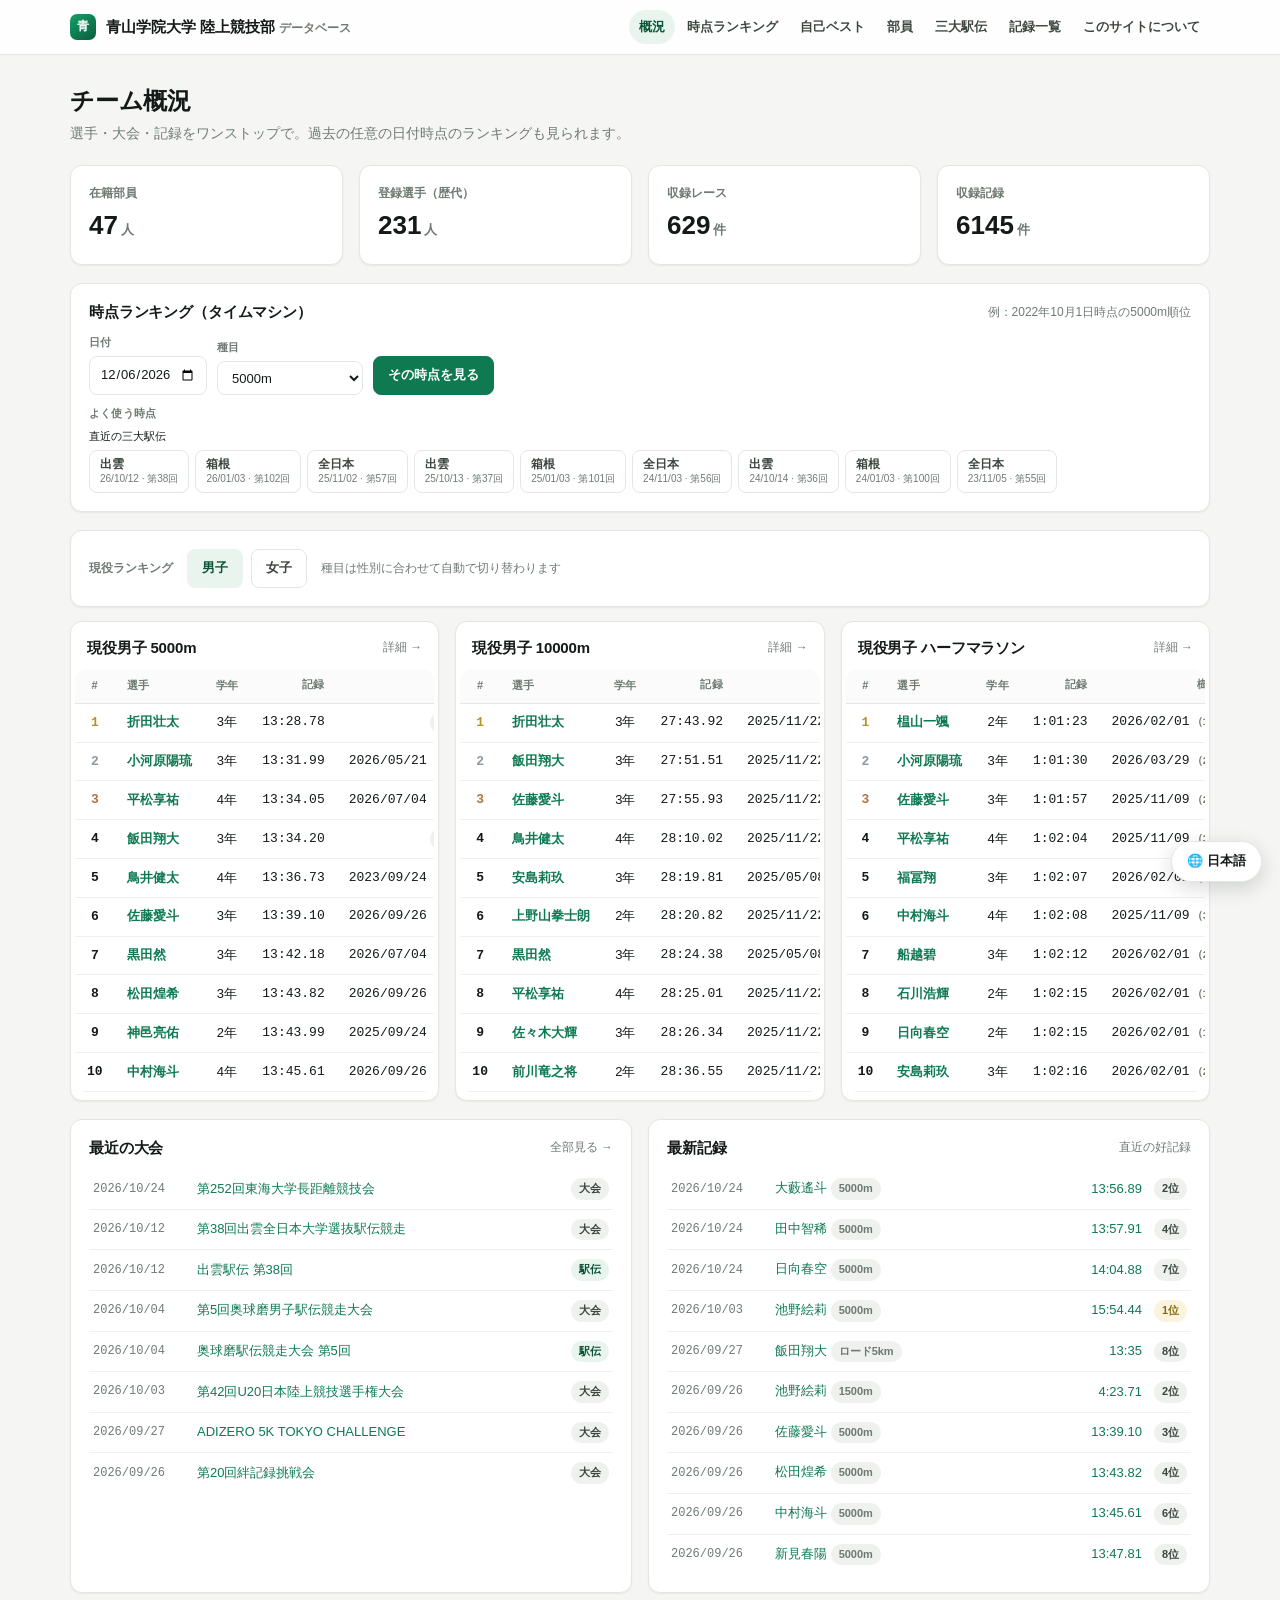
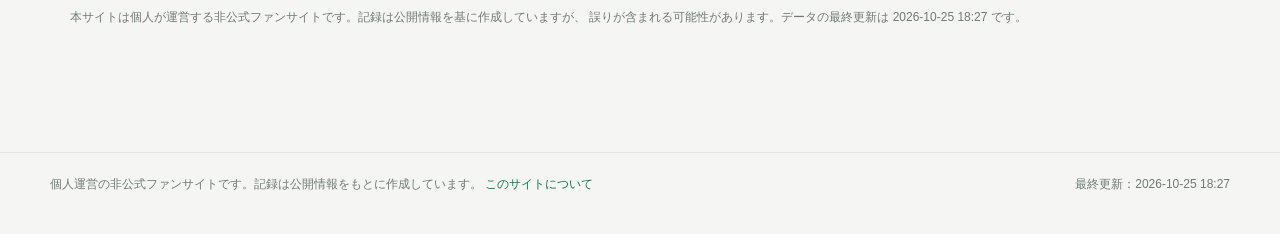
==== commit edd48146: "大改3" ====
--- a/index.html
+++ b/index.html
@@ -40,6 +40,7 @@
       <button class="btn" id="goBtn">その時点を見る</button>
       <div class="field">
         <label>よく使う時点</label>
+        <span class="hint" style="font-size:11px">直近の三大駅伝</span>
         <div class="quick-dates" id="quickDates"></div>
       </div>
     </div>
@@ -109,19 +110,25 @@
   location.href = `rankings.html?date=${dateInput.value}&item=${itemSelect.value}`;
 });
 
-// 快捷时点：每年 1/1 与 10/1（驿传季前后）
+// 快捷时点：数据库里最近的三大駅伝比赛日
 const quick = document.getElementById("quickDates");
-const span = store.rosterSpan;
-const quickDates = [];
-for (let y = (span.max || today.getFullYear()); y >= (span.min || 2015); y--) {
-  quickDates.push(`${y}-10-01`, `${y}-01-01`);
-}
-for (const d of quickDates.slice(0, 8)) {
-  const a = document.createElement("button");
-  a.className = "btn ghost";
-  a.textContent = d.slice(2, 7).replace("-", "/");
-  a.addEventListener("click", () => location.href = `rankings.html?date=${d}&item=${itemSelect.value}`);
-  quick.append(a);
+const MAJOR_RELAY_NAMES = new Set(["箱根駅伝", "全日本大学駅伝", "出雲駅伝"]);
+const MAJOR_RELAY_SHORT = { "箱根駅伝": "箱根", "全日本大学駅伝": "全日本", "出雲駅伝": "出雲" };
+const majorRounds = store.ekidenRounds
+  .filter((round) => MAJOR_RELAY_NAMES.has(store.ekidenItemById.get(round.ekidenItemId)?.name))
+  .sort((a, b) => String(b.date || "").localeCompare(String(a.date || "")))
+  .slice(0, 9);
+for (const round of majorRounds) {
+  const relayName = store.ekidenItemById.get(round.ekidenItemId)?.name || "駅伝";
+  const button = document.createElement("button");
+  button.type = "button";
+  button.className = "btn ghost quick-date";
+  button.title = `${relayName} ${round.round}（${fmtDateFull(round.date)}）`;
+  button.innerHTML = `<b>${MAJOR_RELAY_SHORT[relayName] || relayName}</b>
+    <span>${String(round.date).slice(2).replaceAll("-", "/")} · ${round.round}</span>`;
+  button.addEventListener("click", () =>
+    location.href = `rankings.html?date=${round.date}&item=${itemSelect.value}`);
+  quick.append(button);
 }
 
 // --- 现役 TOP10（男女各自的项目） ---
--- a/assets/style.css
+++ b/assets/style.css
@@ -130,6 +130,9 @@
 .btn.ghost.active{background:var(--accent-soft);color:var(--accent-ink);border-color:transparent}
 .btn.mini{padding:1px 8px;min-height:22px;font-size:12px;line-height:1.4;border-radius:6px}
 .quick-dates{display:flex;gap:6px;flex-wrap:wrap}
+.quick-date{display:flex;flex-direction:column;align-items:flex-start;gap:1px;padding:6px 10px;min-height:0;line-height:1.25}
+.quick-date b{font-size:12px}
+.quick-date span{font-size:10px;font-weight:500;color:var(--muted);white-space:nowrap}
 .switch{display:inline-flex;align-items:center;gap:7px;font-size:13px;font-weight:600;color:var(--ink-2);cursor:pointer}
 
 /* ---------- 表格 ---------- */
@@ -159,6 +162,8 @@
 table.data tbody tr.row-hl:hover > td{background:#fbf0d8}
 table.data .time{font-family:var(--mono);font-variant-numeric:tabular-nums}
 table.data.compact th,table.data.compact td{padding:5px 10px}
+table.data tfoot td{background:var(--panel-2);border-top:1px solid var(--line);font-weight:700;color:var(--muted)}
+table.data tfoot .list-average-label{font-size:12px;letter-spacing:.03em}
 
 .badge{
   display:inline-block;padding:1px 7px;border-radius:999px;
@@ -325,6 +330,9 @@
 .tabs button.active{color:var(--accent-ink);border-bottom-color:var(--accent)}
 .tabs.view-tabs{gap:24px;margin-bottom:16px}
 .tabs.view-tabs button{font-size:14px;padding:10px 3px}
+.tabs.subview-tabs{gap:4px 18px;flex-wrap:wrap;margin-top:-4px;margin-bottom:14px}
+.tabs.subview-tabs button{font-size:12px;padding:8px 2px}
+.tabs button:disabled{opacity:.35;cursor:not-allowed;border-bottom-color:transparent}
 .pill-row{display:flex;gap:8px;flex-wrap:wrap}
 .kbd{font-family:var(--mono);font-size:11px;background:var(--line-2);border:1px solid var(--line);border-radius:4px;padding:1px 5px}
 .demo-banner{
@@ -353,6 +361,33 @@
   padding:1px 6px;
 }
 tr:hover .time.pb-cell{background:#fbe4e1}
+/* 自己ベスト推移（学年別）：個人ページと選手別一覧で共用 */
+.pb-matrix{min-width:480px}
+.pb-matrix tbody th{text-align:left;font-weight:700;white-space:nowrap}
+.pb-matrix .pb-matrix-empty{color:var(--line)}
+.best-player-grid{display:grid;grid-template-columns:repeat(2,minmax(0,1fr));gap:14px;align-items:start}
+.best-player-card{min-width:0;margin:0;overflow:hidden}
+.best-player-head{padding:14px 14px 0;align-items:flex-start}
+.best-player-head h3{margin:0 0 3px;font-size:15px}
+.best-player-head .hint{display:block;font-size:11px}
+.best-player-head > .badge{flex:0 0 auto}
+.best-player-card .pb-matrix-wrap{padding:0 8px 10px}
+@media (max-width:980px){.best-player-grid{grid-template-columns:1fr}}
+/* 個人ページ：学年別 PB と成績推移を並べる */
+.player-analytics-grid{display:grid;grid-template-columns:repeat(2,minmax(0,1fr));gap:16px;align-items:start;margin-bottom:18px}
+.player-analytics-grid > .card{min-width:0;margin:0}
+@media (max-width:900px){.player-analytics-grid{grid-template-columns:1fr}}
+/* 携帯では PB の6列を画面内に収める */
+@media (max-width:680px){
+  .pb-matrix-wrap{overflow:visible}
+  .pb-matrix{min-width:0;width:100%;table-layout:fixed;font-size:10px}
+  .pb-matrix th,.pb-matrix td{padding:4px 1px;white-space:nowrap}
+  .pb-matrix th:first-child,.pb-matrix td:first-child{width:22%;font-size:10px}
+  .pb-matrix thead th{font-size:9.5px}
+  .pb-matrix .time{font-size:10px}
+  .pb-matrix .pb-cell{padding:0 1px;border-radius:4px}
+  .best-player-card .pb-matrix-wrap{padding:0 5px 8px}
+}
 
 /* 系列很多时的图例 */
 .legend.scroll{max-height:96px;overflow-y:auto;padding-right:4px}
